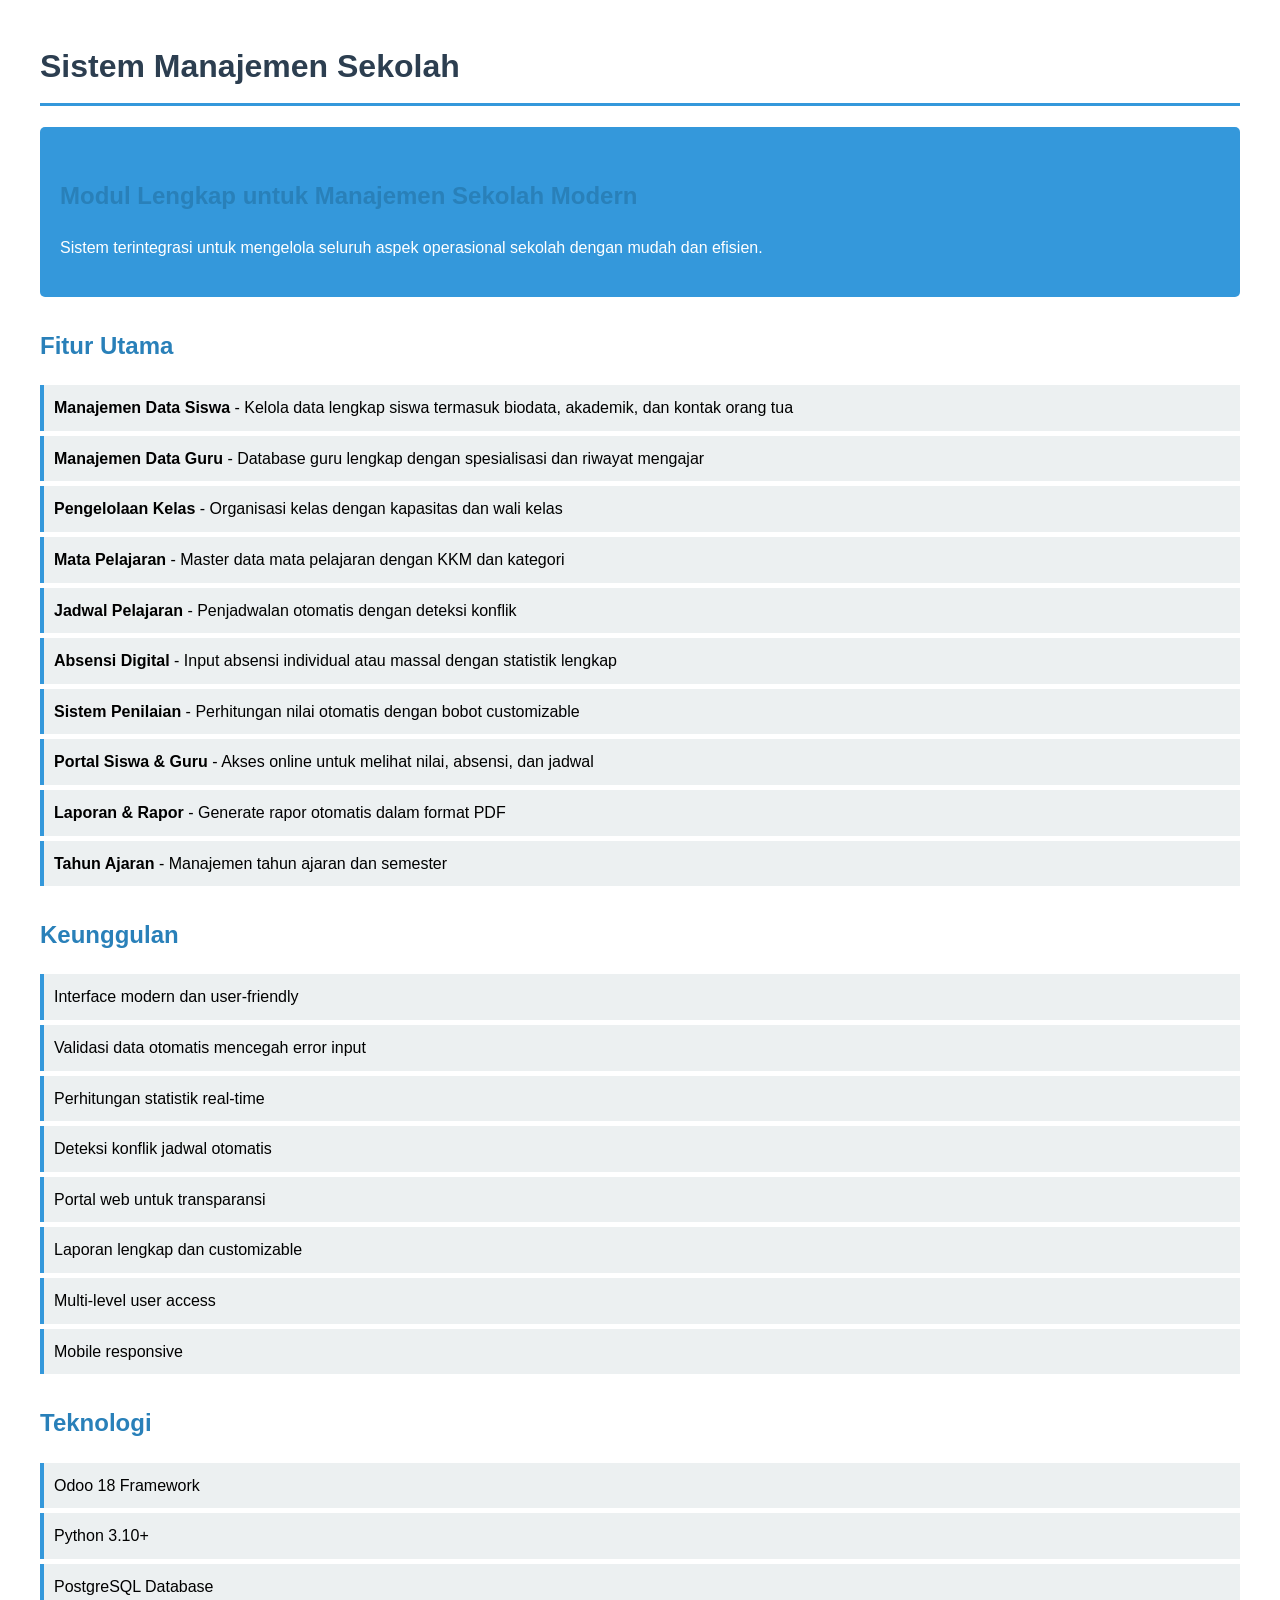
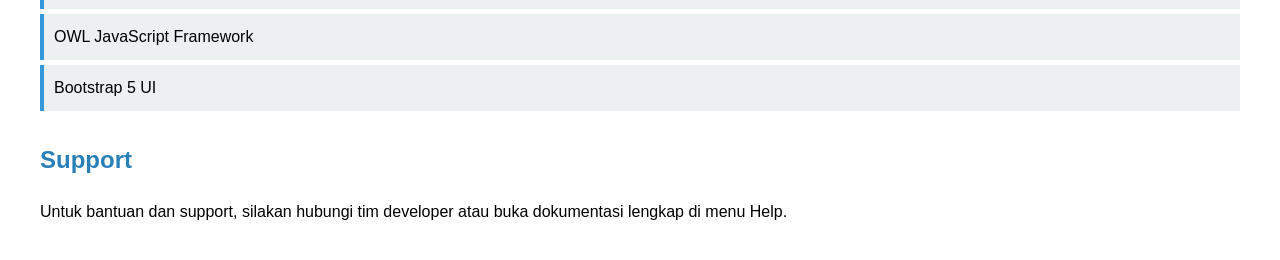
==== sistem_sekolah_odoo18/static/description/index.html @ 3f4d204c "[ADD] main addon sistem_sekolah" ====
<!DOCTYPE html>
<html>
<head>
    <meta charset="utf-8">
    <title>Sistem Sekolah</title>
    <style>
        body {
            font-family: Arial, sans-serif;
            line-height: 1.6;
            padding: 20px;
            max-width: 1200px;
            margin: 0 auto;
        }
        h1 {
            color: #2c3e50;
            border-bottom: 3px solid #3498db;
            padding-bottom: 10px;
        }
        h2 {
            color: #2980b9;
            margin-top: 30px;
        }
        .feature-list {
            list-style-type: none;
            padding: 0;
        }
        .feature-list li {
            padding: 10px;
            margin: 5px 0;
            background: #ecf0f1;
            border-left: 4px solid #3498db;
        }
        .highlight {
            background: #3498db;
            color: white;
            padding: 20px;
            border-radius: 5px;
            margin: 20px 0;
        }
    </style>
</head>
<body>
    <h1>Sistem Manajemen Sekolah</h1>

    <div class="highlight">
        <h2>Modul Lengkap untuk Manajemen Sekolah Modern</h2>
        <p>Sistem terintegrasi untuk mengelola seluruh aspek operasional sekolah dengan mudah dan efisien.</p>
    </div>

    <h2>Fitur Utama</h2>
    <ul class="feature-list">
        <li><strong>Manajemen Data Siswa</strong> - Kelola data lengkap siswa termasuk biodata, akademik, dan kontak orang tua</li>
        <li><strong>Manajemen Data Guru</strong> - Database guru lengkap dengan spesialisasi dan riwayat mengajar</li>
        <li><strong>Pengelolaan Kelas</strong> - Organisasi kelas dengan kapasitas dan wali kelas</li>
        <li><strong>Mata Pelajaran</strong> - Master data mata pelajaran dengan KKM dan kategori</li>
        <li><strong>Jadwal Pelajaran</strong> - Penjadwalan otomatis dengan deteksi konflik</li>
        <li><strong>Absensi Digital</strong> - Input absensi individual atau massal dengan statistik lengkap</li>
        <li><strong>Sistem Penilaian</strong> - Perhitungan nilai otomatis dengan bobot customizable</li>
        <li><strong>Portal Siswa & Guru</strong> - Akses online untuk melihat nilai, absensi, dan jadwal</li>
        <li><strong>Laporan & Rapor</strong> - Generate rapor otomatis dalam format PDF</li>
        <li><strong>Tahun Ajaran</strong> - Manajemen tahun ajaran dan semester</li>
    </ul>

    <h2>Keunggulan</h2>
    <ul class="feature-list">
        <li>Interface modern dan user-friendly</li>
        <li>Validasi data otomatis mencegah error input</li>
        <li>Perhitungan statistik real-time</li>
        <li>Deteksi konflik jadwal otomatis</li>
        <li>Portal web untuk transparansi</li>
        <li>Laporan lengkap dan customizable</li>
        <li>Multi-level user access</li>
        <li>Mobile responsive</li>
    </ul>

    <h2>Teknologi</h2>
    <ul class="feature-list">
        <li>Odoo 18 Framework</li>
        <li>Python 3.10+</li>
        <li>PostgreSQL Database</li>
        <li>OWL JavaScript Framework</li>
        <li>Bootstrap 5 UI</li>
    </ul>

    <h2>Support</h2>
    <p>Untuk bantuan dan support, silakan hubungi tim developer atau buka dokumentasi lengkap di menu Help.</p>
</body>
</html>
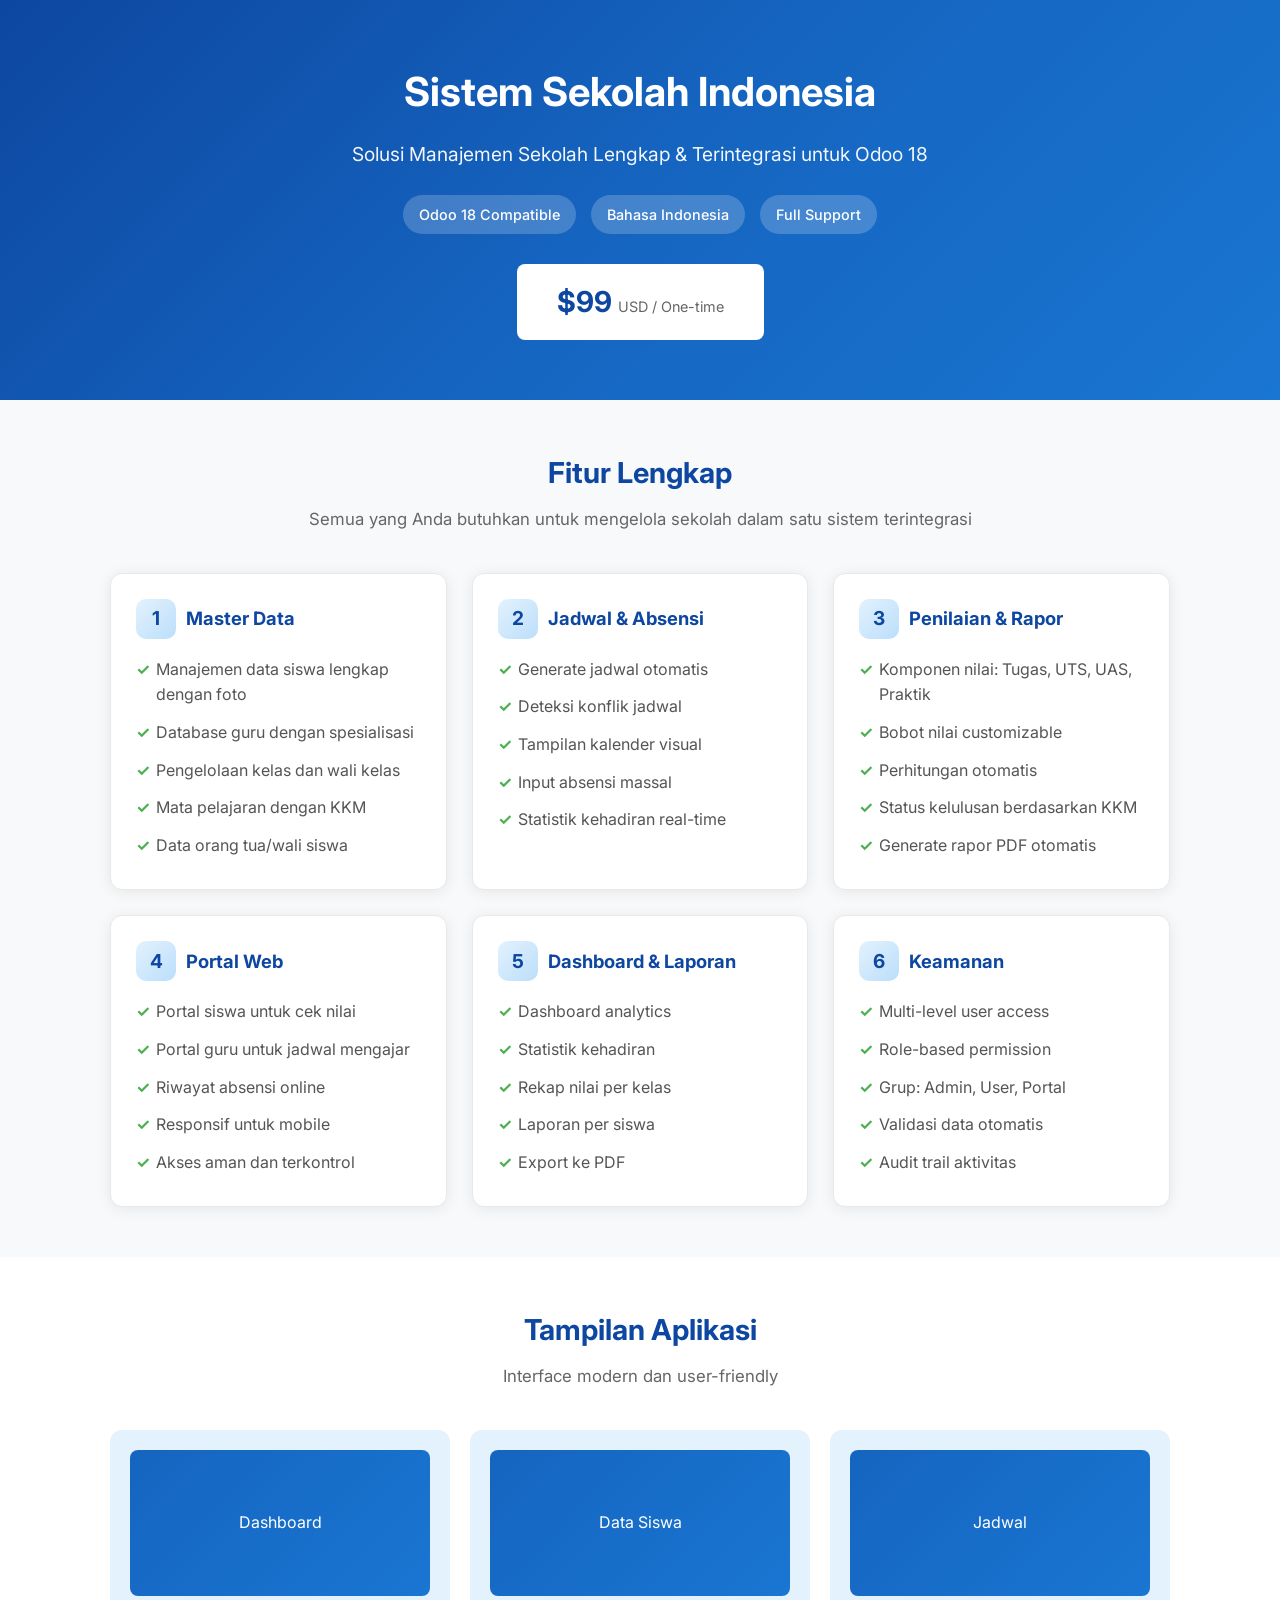
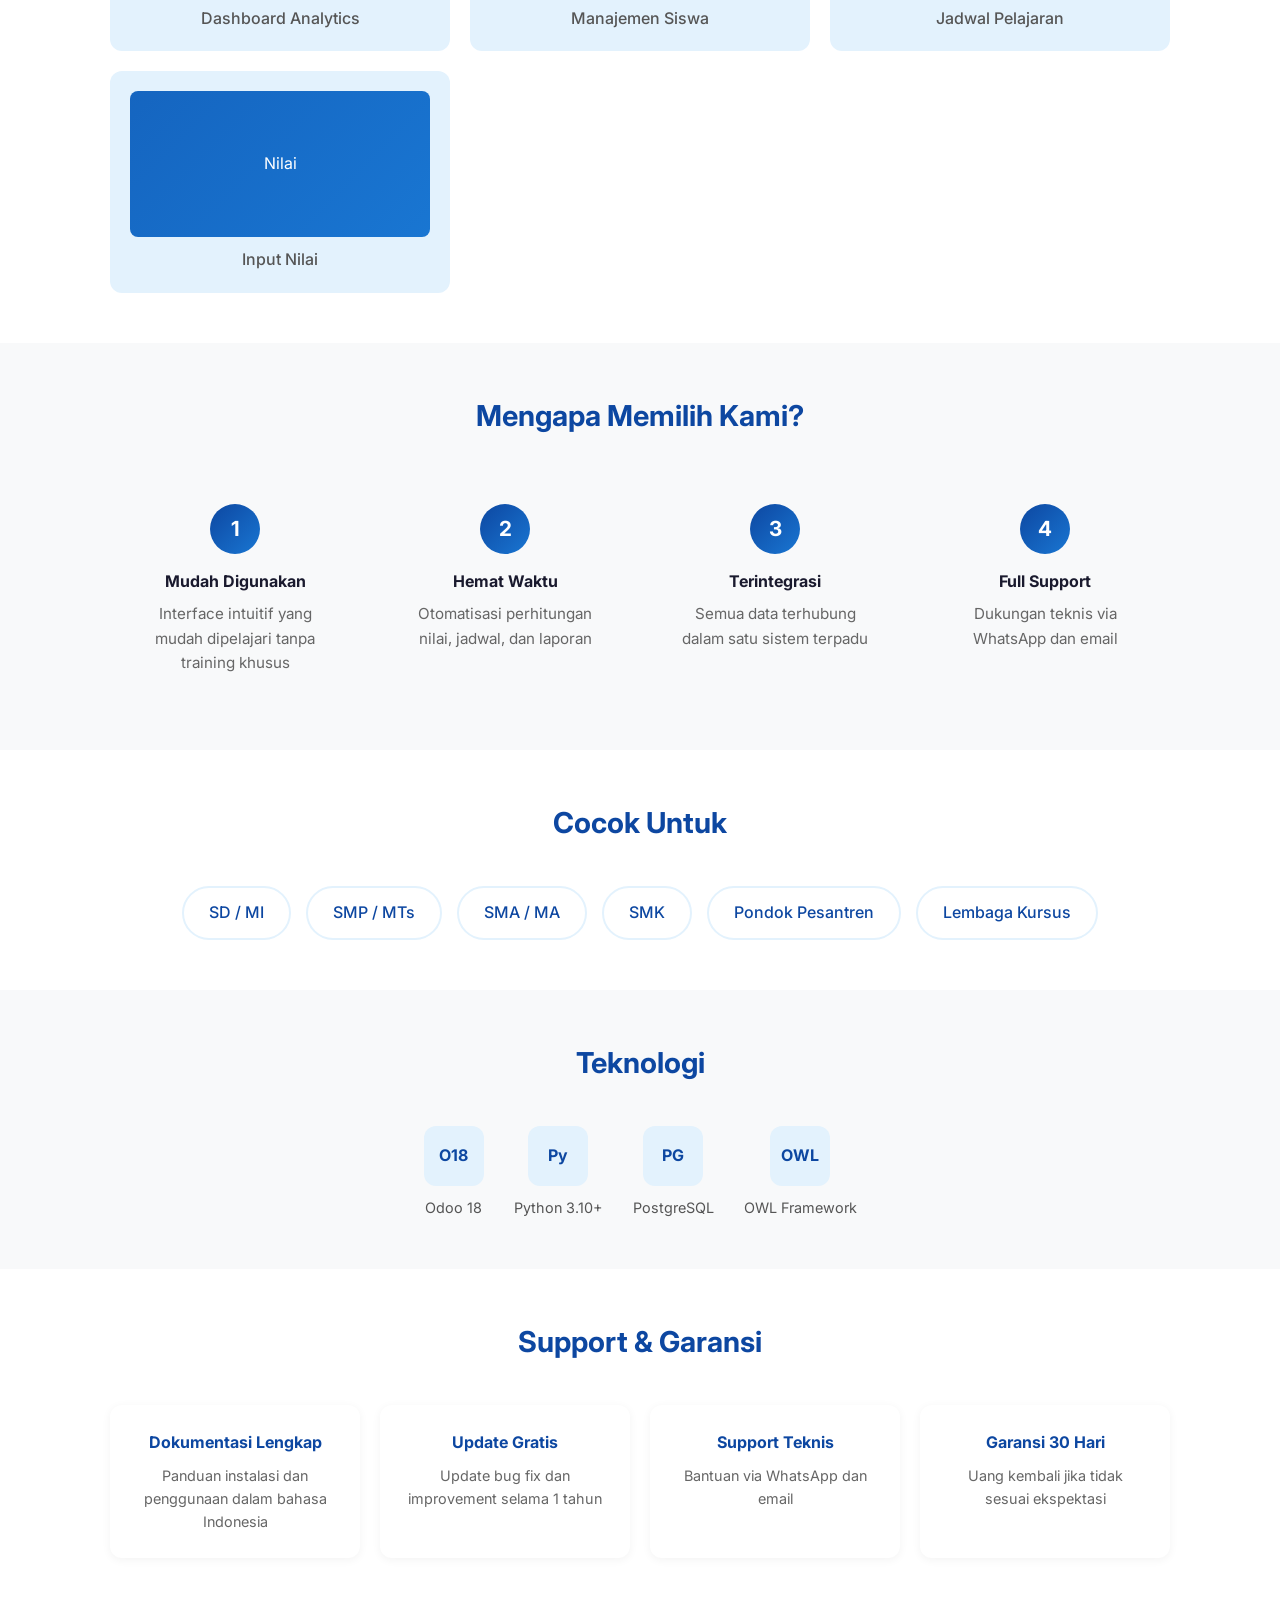
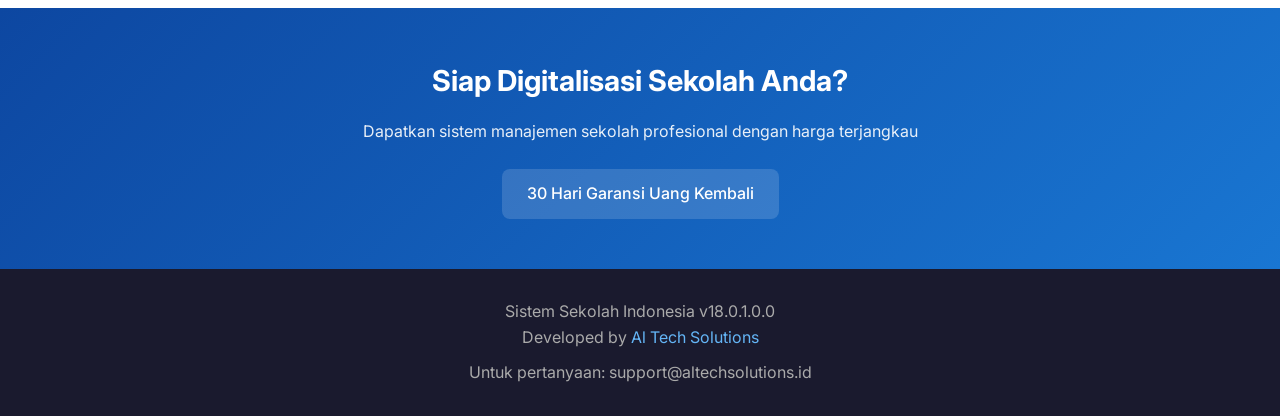
==== commit cced1a3b: "Update portal pages styling & responsiveness" ====
--- a/sistem_sekolah_odoo18/static/description/index.html
+++ b/sistem_sekolah_odoo18/static/description/index.html
@@ -1,88 +1,535 @@
 <!DOCTYPE html>
-<html>
+<html lang="id">
 <head>
-    <meta charset="utf-8">
-    <title>Sistem Sekolah</title>
+    <meta charset="UTF-8">
+    <meta name="viewport" content="width=device-width, initial-scale=1.0">
+    <title>Sistem Sekolah Indonesia - Odoo 18</title>
+    <link href="https://fonts.googleapis.com/css2?family=Inter:wght@400;500;600;700&display=swap" rel="stylesheet">
     <style>
+        * {
+            margin: 0;
+            padding: 0;
+            box-sizing: border-box;
+        }
         body {
-            font-family: Arial, sans-serif;
+            font-family: 'Inter', -apple-system, BlinkMacSystemFont, sans-serif;
             line-height: 1.6;
+            color: #1a1a2e;
+            background: #fff;
+        }
+        .container {
+            max-width: 1100px;
+            margin: 0 auto;
+            padding: 0 20px;
+        }
+
+        /* Hero Section */
+        .hero {
+            background: linear-gradient(135deg, #0d47a1 0%, #1565c0 50%, #1976d2 100%);
+            color: white;
+            padding: 60px 20px;
+            text-align: center;
+        }
+        .hero h1 {
+            font-size: 2.5rem;
+            font-weight: 700;
+            margin-bottom: 15px;
+        }
+        .hero .subtitle {
+            font-size: 1.2rem;
+            opacity: 0.95;
+            margin-bottom: 25px;
+        }
+        .badge-row {
+            display: flex;
+            justify-content: center;
+            gap: 15px;
+            flex-wrap: wrap;
+            margin-bottom: 30px;
+        }
+        .badge {
+            background: rgba(255,255,255,0.2);
+            padding: 8px 16px;
+            border-radius: 20px;
+            font-size: 0.9rem;
+            font-weight: 500;
+        }
+        .price-tag {
+            background: #fff;
+            color: #0d47a1;
+            display: inline-block;
+            padding: 15px 40px;
+            border-radius: 8px;
+            font-size: 1.8rem;
+            font-weight: 700;
+        }
+        .price-tag small {
+            font-size: 0.9rem;
+            font-weight: 400;
+            color: #666;
+        }
+
+        /* Section Styles */
+        section {
+            padding: 50px 20px;
+        }
+        section:nth-child(even) {
+            background: #f8f9fa;
+        }
+        .section-title {
+            text-align: center;
+            margin-bottom: 40px;
+        }
+        .section-title h2 {
+            font-size: 1.8rem;
+            color: #0d47a1;
+            margin-bottom: 10px;
+        }
+        .section-title p {
+            color: #666;
+            font-size: 1.05rem;
+        }
+
+        /* Feature Grid */
+        .feature-grid {
+            display: grid;
+            grid-template-columns: repeat(auto-fit, minmax(300px, 1fr));
+            gap: 25px;
+        }
+        .feature-card {
+            background: white;
+            border-radius: 12px;
+            padding: 25px;
+            box-shadow: 0 2px 15px rgba(0,0,0,0.08);
+            border: 1px solid #e8e8e8;
+        }
+        .feature-card h3 {
+            color: #0d47a1;
+            font-size: 1.15rem;
+            margin-bottom: 12px;
+            display: flex;
+            align-items: center;
+            gap: 10px;
+        }
+        .feature-card h3 .icon {
+            width: 40px;
+            height: 40px;
+            background: linear-gradient(135deg, #e3f2fd, #bbdefb);
+            border-radius: 10px;
+            display: flex;
+            align-items: center;
+            justify-content: center;
+            font-size: 1.2rem;
+        }
+        .feature-card ul {
+            list-style: none;
+            color: #555;
+        }
+        .feature-card ul li {
+            padding: 6px 0;
+            padding-left: 20px;
+            position: relative;
+        }
+        .feature-card ul li::before {
+            content: "\2713";
+            position: absolute;
+            left: 0;
+            color: #4caf50;
+            font-weight: bold;
+        }
+
+        /* Screenshots */
+        .screenshot-grid {
+            display: grid;
+            grid-template-columns: repeat(auto-fit, minmax(280px, 1fr));
+            gap: 20px;
+        }
+        .screenshot-item {
+            background: #e3f2fd;
+            border-radius: 12px;
             padding: 20px;
-            max-width: 1200px;
-            margin: 0 auto;
-        }
-        h1 {
-            color: #2c3e50;
-            border-bottom: 3px solid #3498db;
-            padding-bottom: 10px;
-        }
-        h2 {
-            color: #2980b9;
-            margin-top: 30px;
-        }
-        .feature-list {
-            list-style-type: none;
-            padding: 0;
-        }
-        .feature-list li {
-            padding: 10px;
-            margin: 5px 0;
-            background: #ecf0f1;
-            border-left: 4px solid #3498db;
-        }
-        .highlight {
-            background: #3498db;
+            text-align: center;
+        }
+        .screenshot-item .placeholder {
+            background: linear-gradient(135deg, #1565c0, #1976d2);
             color: white;
-            padding: 20px;
-            border-radius: 5px;
-            margin: 20px 0;
+            padding: 60px 20px;
+            border-radius: 8px;
+            margin-bottom: 10px;
+        }
+        .screenshot-item p {
+            color: #555;
+            font-weight: 500;
+        }
+
+        /* Benefits */
+        .benefits-grid {
+            display: grid;
+            grid-template-columns: repeat(auto-fit, minmax(250px, 1fr));
+            gap: 20px;
+        }
+        .benefit-item {
+            text-align: center;
+            padding: 25px;
+        }
+        .benefit-item .number {
+            width: 50px;
+            height: 50px;
+            background: linear-gradient(135deg, #0d47a1, #1976d2);
+            color: white;
+            border-radius: 50%;
+            display: flex;
+            align-items: center;
+            justify-content: center;
+            font-size: 1.3rem;
+            font-weight: 700;
+            margin: 0 auto 15px;
+        }
+        .benefit-item h4 {
+            color: #1a1a2e;
+            margin-bottom: 8px;
+        }
+        .benefit-item p {
+            color: #666;
+            font-size: 0.95rem;
+        }
+
+        /* Target Market */
+        .target-list {
+            display: flex;
+            flex-wrap: wrap;
+            justify-content: center;
+            gap: 15px;
+        }
+        .target-item {
+            background: white;
+            border: 2px solid #e3f2fd;
+            padding: 12px 25px;
+            border-radius: 30px;
+            font-weight: 500;
+            color: #0d47a1;
+        }
+
+        /* Support */
+        .support-grid {
+            display: grid;
+            grid-template-columns: repeat(auto-fit, minmax(200px, 1fr));
+            gap: 20px;
+            text-align: center;
+        }
+        .support-item {
+            background: white;
+            padding: 25px;
+            border-radius: 12px;
+            box-shadow: 0 2px 10px rgba(0,0,0,0.05);
+        }
+        .support-item h4 {
+            color: #0d47a1;
+            margin-bottom: 8px;
+        }
+        .support-item p {
+            color: #666;
+            font-size: 0.9rem;
+        }
+
+        /* CTA */
+        .cta-section {
+            background: linear-gradient(135deg, #0d47a1 0%, #1976d2 100%);
+            color: white;
+            text-align: center;
+            padding: 50px 20px;
+        }
+        .cta-section h2 {
+            font-size: 1.8rem;
+            margin-bottom: 15px;
+        }
+        .cta-section p {
+            opacity: 0.9;
+            margin-bottom: 25px;
+        }
+        .guarantee {
+            background: rgba(255,255,255,0.15);
+            display: inline-block;
+            padding: 12px 25px;
+            border-radius: 8px;
+            font-weight: 500;
+        }
+
+        /* Tech Stack */
+        .tech-stack {
+            display: flex;
+            justify-content: center;
+            gap: 30px;
+            flex-wrap: wrap;
+        }
+        .tech-item {
+            text-align: center;
+        }
+        .tech-item .tech-icon {
+            width: 60px;
+            height: 60px;
+            background: #e3f2fd;
+            border-radius: 12px;
+            display: flex;
+            align-items: center;
+            justify-content: center;
+            margin: 0 auto 10px;
+            font-weight: 700;
+            color: #0d47a1;
+        }
+        .tech-item p {
+            font-size: 0.9rem;
+            color: #555;
+        }
+
+        /* Footer */
+        .footer {
+            background: #1a1a2e;
+            color: #aaa;
+            text-align: center;
+            padding: 30px 20px;
+        }
+        .footer a {
+            color: #64b5f6;
+            text-decoration: none;
         }
     </style>
 </head>
 <body>
-    <h1>Sistem Manajemen Sekolah</h1>
-
-    <div class="highlight">
-        <h2>Modul Lengkap untuk Manajemen Sekolah Modern</h2>
-        <p>Sistem terintegrasi untuk mengelola seluruh aspek operasional sekolah dengan mudah dan efisien.</p>
+    <!-- Hero -->
+    <div class="hero">
+        <div class="container">
+            <h1>Sistem Sekolah Indonesia</h1>
+            <p class="subtitle">Solusi Manajemen Sekolah Lengkap & Terintegrasi untuk Odoo 18</p>
+            <div class="badge-row">
+                <span class="badge">Odoo 18 Compatible</span>
+                <span class="badge">Bahasa Indonesia</span>
+                <span class="badge">Full Support</span>
+            </div>
+            <div class="price-tag">
+                $99 <small>USD / One-time</small>
+            </div>
+        </div>
     </div>
 
-    <h2>Fitur Utama</h2>
-    <ul class="feature-list">
-        <li><strong>Manajemen Data Siswa</strong> - Kelola data lengkap siswa termasuk biodata, akademik, dan kontak orang tua</li>
-        <li><strong>Manajemen Data Guru</strong> - Database guru lengkap dengan spesialisasi dan riwayat mengajar</li>
-        <li><strong>Pengelolaan Kelas</strong> - Organisasi kelas dengan kapasitas dan wali kelas</li>
-        <li><strong>Mata Pelajaran</strong> - Master data mata pelajaran dengan KKM dan kategori</li>
-        <li><strong>Jadwal Pelajaran</strong> - Penjadwalan otomatis dengan deteksi konflik</li>
-        <li><strong>Absensi Digital</strong> - Input absensi individual atau massal dengan statistik lengkap</li>
-        <li><strong>Sistem Penilaian</strong> - Perhitungan nilai otomatis dengan bobot customizable</li>
-        <li><strong>Portal Siswa & Guru</strong> - Akses online untuk melihat nilai, absensi, dan jadwal</li>
-        <li><strong>Laporan & Rapor</strong> - Generate rapor otomatis dalam format PDF</li>
-        <li><strong>Tahun Ajaran</strong> - Manajemen tahun ajaran dan semester</li>
-    </ul>
-
-    <h2>Keunggulan</h2>
-    <ul class="feature-list">
-        <li>Interface modern dan user-friendly</li>
-        <li>Validasi data otomatis mencegah error input</li>
-        <li>Perhitungan statistik real-time</li>
-        <li>Deteksi konflik jadwal otomatis</li>
-        <li>Portal web untuk transparansi</li>
-        <li>Laporan lengkap dan customizable</li>
-        <li>Multi-level user access</li>
-        <li>Mobile responsive</li>
-    </ul>
-
-    <h2>Teknologi</h2>
-    <ul class="feature-list">
-        <li>Odoo 18 Framework</li>
-        <li>Python 3.10+</li>
-        <li>PostgreSQL Database</li>
-        <li>OWL JavaScript Framework</li>
-        <li>Bootstrap 5 UI</li>
-    </ul>
-
-    <h2>Support</h2>
-    <p>Untuk bantuan dan support, silakan hubungi tim developer atau buka dokumentasi lengkap di menu Help.</p>
+    <!-- Features -->
+    <section>
+        <div class="container">
+            <div class="section-title">
+                <h2>Fitur Lengkap</h2>
+                <p>Semua yang Anda butuhkan untuk mengelola sekolah dalam satu sistem terintegrasi</p>
+            </div>
+            <div class="feature-grid">
+                <div class="feature-card">
+                    <h3><span class="icon">1</span> Master Data</h3>
+                    <ul>
+                        <li>Manajemen data siswa lengkap dengan foto</li>
+                        <li>Database guru dengan spesialisasi</li>
+                        <li>Pengelolaan kelas dan wali kelas</li>
+                        <li>Mata pelajaran dengan KKM</li>
+                        <li>Data orang tua/wali siswa</li>
+                    </ul>
+                </div>
+                <div class="feature-card">
+                    <h3><span class="icon">2</span> Jadwal & Absensi</h3>
+                    <ul>
+                        <li>Generate jadwal otomatis</li>
+                        <li>Deteksi konflik jadwal</li>
+                        <li>Tampilan kalender visual</li>
+                        <li>Input absensi massal</li>
+                        <li>Statistik kehadiran real-time</li>
+                    </ul>
+                </div>
+                <div class="feature-card">
+                    <h3><span class="icon">3</span> Penilaian & Rapor</h3>
+                    <ul>
+                        <li>Komponen nilai: Tugas, UTS, UAS, Praktik</li>
+                        <li>Bobot nilai customizable</li>
+                        <li>Perhitungan otomatis</li>
+                        <li>Status kelulusan berdasarkan KKM</li>
+                        <li>Generate rapor PDF otomatis</li>
+                    </ul>
+                </div>
+                <div class="feature-card">
+                    <h3><span class="icon">4</span> Portal Web</h3>
+                    <ul>
+                        <li>Portal siswa untuk cek nilai</li>
+                        <li>Portal guru untuk jadwal mengajar</li>
+                        <li>Riwayat absensi online</li>
+                        <li>Responsif untuk mobile</li>
+                        <li>Akses aman dan terkontrol</li>
+                    </ul>
+                </div>
+                <div class="feature-card">
+                    <h3><span class="icon">5</span> Dashboard & Laporan</h3>
+                    <ul>
+                        <li>Dashboard analytics</li>
+                        <li>Statistik kehadiran</li>
+                        <li>Rekap nilai per kelas</li>
+                        <li>Laporan per siswa</li>
+                        <li>Export ke PDF</li>
+                    </ul>
+                </div>
+                <div class="feature-card">
+                    <h3><span class="icon">6</span> Keamanan</h3>
+                    <ul>
+                        <li>Multi-level user access</li>
+                        <li>Role-based permission</li>
+                        <li>Grup: Admin, User, Portal</li>
+                        <li>Validasi data otomatis</li>
+                        <li>Audit trail aktivitas</li>
+                    </ul>
+                </div>
+            </div>
+        </div>
+    </section>
+
+    <!-- Screenshots -->
+    <section>
+        <div class="container">
+            <div class="section-title">
+                <h2>Tampilan Aplikasi</h2>
+                <p>Interface modern dan user-friendly</p>
+            </div>
+            <div class="screenshot-grid">
+                <div class="screenshot-item">
+                    <div class="placeholder">Dashboard</div>
+                    <p>Dashboard Analytics</p>
+                </div>
+                <div class="screenshot-item">
+                    <div class="placeholder">Data Siswa</div>
+                    <p>Manajemen Siswa</p>
+                </div>
+                <div class="screenshot-item">
+                    <div class="placeholder">Jadwal</div>
+                    <p>Jadwal Pelajaran</p>
+                </div>
+                <div class="screenshot-item">
+                    <div class="placeholder">Nilai</div>
+                    <p>Input Nilai</p>
+                </div>
+            </div>
+        </div>
+    </section>
+
+    <!-- Benefits -->
+    <section>
+        <div class="container">
+            <div class="section-title">
+                <h2>Mengapa Memilih Kami?</h2>
+            </div>
+            <div class="benefits-grid">
+                <div class="benefit-item">
+                    <div class="number">1</div>
+                    <h4>Mudah Digunakan</h4>
+                    <p>Interface intuitif yang mudah dipelajari tanpa training khusus</p>
+                </div>
+                <div class="benefit-item">
+                    <div class="number">2</div>
+                    <h4>Hemat Waktu</h4>
+                    <p>Otomatisasi perhitungan nilai, jadwal, dan laporan</p>
+                </div>
+                <div class="benefit-item">
+                    <div class="number">3</div>
+                    <h4>Terintegrasi</h4>
+                    <p>Semua data terhubung dalam satu sistem terpadu</p>
+                </div>
+                <div class="benefit-item">
+                    <div class="number">4</div>
+                    <h4>Full Support</h4>
+                    <p>Dukungan teknis via WhatsApp dan email</p>
+                </div>
+            </div>
+        </div>
+    </section>
+
+    <!-- Target Market -->
+    <section>
+        <div class="container">
+            <div class="section-title">
+                <h2>Cocok Untuk</h2>
+            </div>
+            <div class="target-list">
+                <span class="target-item">SD / MI</span>
+                <span class="target-item">SMP / MTs</span>
+                <span class="target-item">SMA / MA</span>
+                <span class="target-item">SMK</span>
+                <span class="target-item">Pondok Pesantren</span>
+                <span class="target-item">Lembaga Kursus</span>
+            </div>
+        </div>
+    </section>
+
+    <!-- Tech Stack -->
+    <section>
+        <div class="container">
+            <div class="section-title">
+                <h2>Teknologi</h2>
+            </div>
+            <div class="tech-stack">
+                <div class="tech-item">
+                    <div class="tech-icon">O18</div>
+                    <p>Odoo 18</p>
+                </div>
+                <div class="tech-item">
+                    <div class="tech-icon">Py</div>
+                    <p>Python 3.10+</p>
+                </div>
+                <div class="tech-item">
+                    <div class="tech-icon">PG</div>
+                    <p>PostgreSQL</p>
+                </div>
+                <div class="tech-item">
+                    <div class="tech-icon">OWL</div>
+                    <p>OWL Framework</p>
+                </div>
+            </div>
+        </div>
+    </section>
+
+    <!-- Support -->
+    <section>
+        <div class="container">
+            <div class="section-title">
+                <h2>Support & Garansi</h2>
+            </div>
+            <div class="support-grid">
+                <div class="support-item">
+                    <h4>Dokumentasi Lengkap</h4>
+                    <p>Panduan instalasi dan penggunaan dalam bahasa Indonesia</p>
+                </div>
+                <div class="support-item">
+                    <h4>Update Gratis</h4>
+                    <p>Update bug fix dan improvement selama 1 tahun</p>
+                </div>
+                <div class="support-item">
+                    <h4>Support Teknis</h4>
+                    <p>Bantuan via WhatsApp dan email</p>
+                </div>
+                <div class="support-item">
+                    <h4>Garansi 30 Hari</h4>
+                    <p>Uang kembali jika tidak sesuai ekspektasi</p>
+                </div>
+            </div>
+        </div>
+    </section>
+
+    <!-- CTA -->
+    <div class="cta-section">
+        <div class="container">
+            <h2>Siap Digitalisasi Sekolah Anda?</h2>
+            <p>Dapatkan sistem manajemen sekolah profesional dengan harga terjangkau</p>
+            <div class="guarantee">30 Hari Garansi Uang Kembali</div>
+        </div>
+    </div>
+
+    <!-- Footer -->
+    <div class="footer">
+        <div class="container">
+            <p>Sistem Sekolah Indonesia v18.0.1.0.0</p>
+            <p>Developed by <a href="https://github.com/altechsolutions">Al Tech Solutions</a></p>
+            <p style="margin-top: 10px;">Untuk pertanyaan: support@altechsolutions.id</p>
+        </div>
+    </div>
 </body>
 </html>
